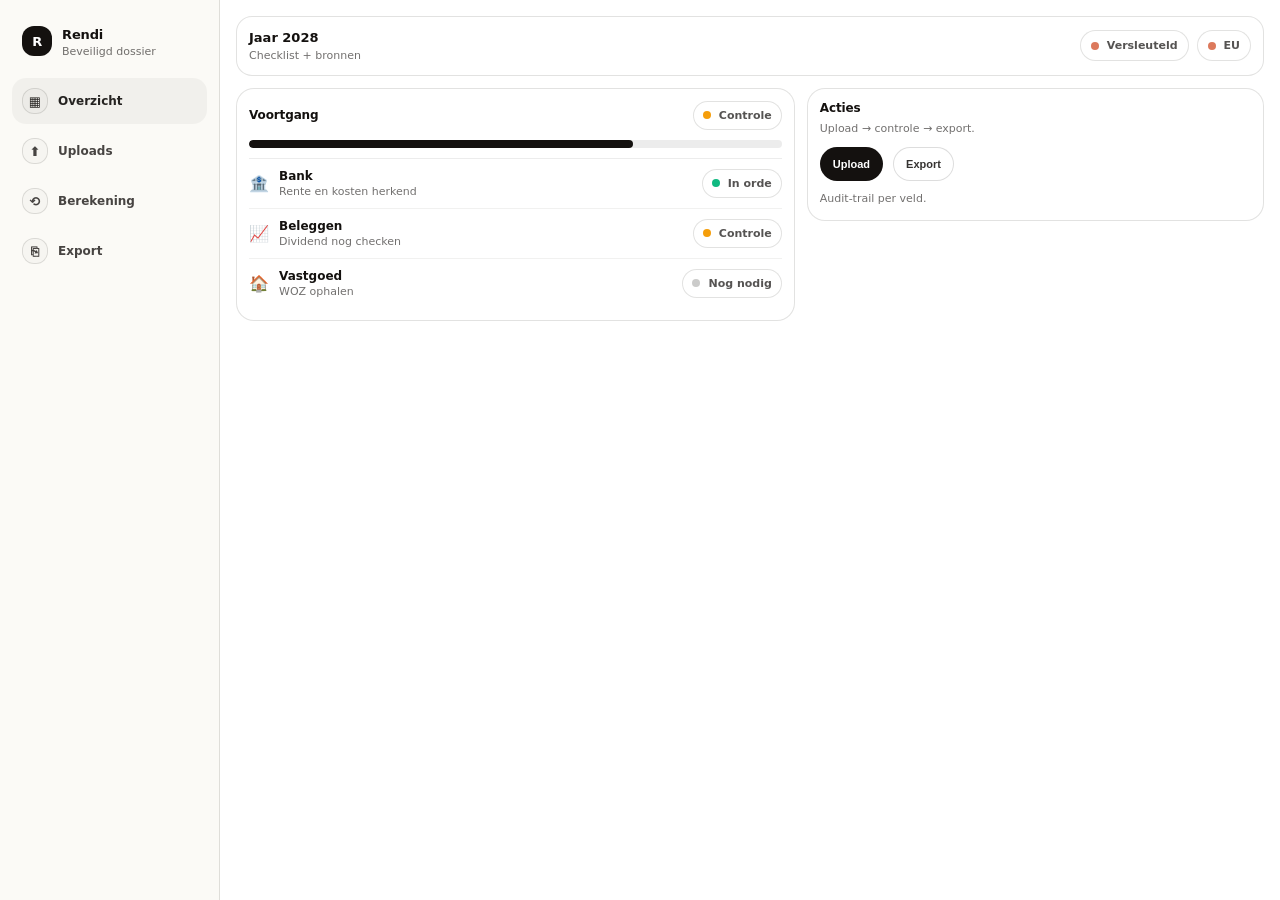
==== dashboard.html @ 502c33e2 "Add files via upload" ====
<!doctype html>
<html lang="nl">
<head>
  <meta charset="utf-8" />
  <meta name="viewport" content="width=device-width, initial-scale=1" />
  <title>Rendi — Dashboard (preview)</title>
  <style>
    :root{
      --bg:#ffffff;
      --side:#fbfaf6;
      --ink:#14110f;
      --muted: rgba(20,17,15,.60);
      --line: rgba(20,17,15,.12);
      --accent:#DC795C;
    }
    *{ box-sizing:border-box; }
    html,body{ height:100%; }
    body{
      margin:0;
      font-family: ui-sans-serif, system-ui, -apple-system, Segoe UI, Roboto, Helvetica, Arial;
      color: var(--ink);
      background: var(--bg);
    }
    .app{
      height:100%;
      display:grid;
      grid-template-columns: 220px 1fr;
    }
    .side{
      background: var(--side);
      border-right: 1px solid var(--line);
      padding: 14px 12px;
    }
    .brand{
      display:flex; align-items:center; gap:10px;
      padding: 10px 10px;
      border-radius: 14px;
    }
    .mark{
      width: 30px; height: 30px;
      border-radius: 12px;
      background: var(--ink);
      display:grid; place-items:center;
      color:#fff;
      font-weight: 900;
      letter-spacing: -.03em;
      font-size: 13px;
    }
    .brand strong{ font-size: 13px; letter-spacing:-.01em; }
    .brand span{ display:block; font-size: 11px; color: var(--muted); margin-top:2px; }
    .nav{ margin-top: 10px; display:grid; gap: 4px; }
    .nav a{
      display:flex; align-items:center; gap: 10px;
      padding: 10px 10px;
      border-radius: 14px;
      font-size: 12px;
      color: rgba(20,17,15,.78);
      font-weight: 650;
      text-decoration:none;
    }
    .nav a.active{
      background: rgba(20,17,15,.04);
      color: rgba(20,17,15,.92);
    }
    .nav .ico{
      width: 26px; height: 26px;
      border-radius: 12px;
      border: 1px solid rgba(20,17,15,.12);
      background: rgba(20,17,15,.02);
      display:grid; place-items:center;
      font-size: 13px;
    }

    .main{
      padding: 16px 16px;
    }
    .top{
      display:flex;
      align-items:center;
      justify-content:space-between;
      gap: 10px;
      padding: 10px 12px;
      border: 1px solid var(--line);
      border-radius: 16px;
      background: rgba(255,255,255,.92);
    }
    .top strong{ font-size: 13px; }
    .chip{
      display:inline-flex;
      align-items:center;
      gap: 8px;
      padding: 8px 10px;
      border-radius: 999px;
      border: 1px solid rgba(20,17,15,.12);
      background: rgba(255,255,255,.92);
      font-size: 11px;
      color: rgba(20,17,15,.72);
      font-weight: 700;
      white-space:nowrap;
    }
    .chip .dot{
      width: 8px; height: 8px;
      border-radius: 999px;
      background: var(--accent);
    }

    .grid{
      display:grid;
      grid-template-columns: 1.1fr .9fr;
      gap: 12px;
      margin-top: 12px;
      align-items:start;
    }
    .card{
      border: 1px solid var(--line);
      border-radius: 18px;
      background: rgba(255,255,255,.96);
      padding: 12px;
    }
    .h{
      display:flex;
      align-items:center;
      justify-content:space-between;
      gap: 10px;
    }
    .h h2{
      margin:0;
      font-size: 12px;
      letter-spacing:-.01em;
    }
    .muted{ color: var(--muted); font-size: 11px; line-height: 1.5; margin-top: 6px; }

    .barTrack{
      height: 8px;
      border-radius: 999px;
      background: rgba(20,17,15,.08);
      overflow:hidden;
      margin-top: 10px;
    }
    .bar{
      height:100%;
      width: 72%;
      border-radius: 999px;
      background: var(--ink);
    }

    .rows{ margin-top: 10px; border-top: 1px solid rgba(20,17,15,.08); }
    .row{
      display:flex;
      align-items:center;
      justify-content:space-between;
      gap: 10px;
      padding: 10px 0;
      border-bottom: 1px solid rgba(20,17,15,.06);
    }
    .left{
      display:flex;
      align-items:center;
      gap: 10px;
      min-width: 0;
    }
    .title{
      min-width:0;
    }
    .title strong{ display:block; font-size: 12px; }
    .title span{ display:block; font-size: 11px; color: var(--muted); margin-top: 2px; white-space: nowrap; overflow:hidden; text-overflow: ellipsis; max-width: 260px; }
    .pill{
      display:inline-flex;
      align-items:center;
      gap: 8px;
      padding: 7px 9px;
      border-radius: 999px;
      border: 1px solid rgba(20,17,15,.12);
      background: rgba(255,255,255,.96);
      font-size: 11px;
      font-weight: 700;
      color: rgba(20,17,15,.72);
      white-space:nowrap;
    }
    .pill .s{ width: 8px; height: 8px; border-radius:999px; background: rgba(20,17,15,.25); }
    .pill.ok .s{ background: rgba(16,185,129,1); }
    .pill.warn .s{ background: rgba(245,158,11,1); }
    .pill.todo .s{ background: rgba(20,17,15,.22); }

    .btn{
      display:inline-flex;
      align-items:center;
      justify-content:center;
      gap: 8px;
      padding: 10px 12px;
      border-radius: 999px;
      border: 1px solid transparent;
      background: var(--ink);
      color:#fff;
      font-weight: 800;
      font-size: 11px;
      cursor:pointer;
    }
    .btnGhost{
      background: rgba(255,255,255,.96);
      border-color: rgba(20,17,15,.14);
      color: rgba(20,17,15,.86);
    }

    @media (max-width: 860px){
      .app{ grid-template-columns: 200px 1fr; }
      .grid{ grid-template-columns: 1fr; }
      .title span{ max-width: 100%; }
    }
  </style>
</head>
<body>
  <div class="app" aria-label="Dashboard preview">
    <aside class="side" aria-label="Navigatie">
      <div class="brand">
        <div class="mark" aria-hidden="true">R</div>
        <div>
          <strong>Rendi</strong>
          <span>Beveiligd dossier</span>
        </div>
      </div>

      <nav class="nav" aria-label="Menu">
        <a class="active" href="#"><span class="ico" aria-hidden="true">▦</span> Overzicht</a>
        <a href="#"><span class="ico" aria-hidden="true">⬆︎</span> Uploads</a>
        <a href="#"><span class="ico" aria-hidden="true">⟲</span> Berekening</a>
        <a href="#"><span class="ico" aria-hidden="true">⎘</span> Export</a>
      </nav>
    </aside>

    <main class="main">
      <div class="top" aria-label="Balk">
        <div>
          <strong>Jaar 2028</strong>
          <div class="muted" style="margin-top:2px;">Checklist + bronnen</div>
        </div>
        <div style="display:flex; gap:8px; align-items:center;">
          <span class="chip"><span class="dot" aria-hidden="true"></span> Versleuteld</span>
          <span class="chip"><span class="dot" aria-hidden="true"></span> EU</span>
        </div>
      </div>

      <div class="grid" aria-label="Dashboard grid">
        <section class="card" aria-label="Voortgang">
          <div class="h">
            <h2>Voortgang</h2>
            <span class="pill warn"><span class="s" aria-hidden="true"></span> Controle</span>
          </div>
          <div class="barTrack" aria-hidden="true"><div class="bar"></div></div>

          <div class="rows" role="list" aria-label="Categorieën">
            <div class="row" role="listitem">
              <div class="left">
                <span class="ico" aria-hidden="true">🏦</span>
                <div class="title"><strong>Bank</strong><span>Rente en kosten herkend</span></div>
              </div>
              <span class="pill ok"><span class="s" aria-hidden="true"></span> In orde</span>
            </div>
            <div class="row" role="listitem">
              <div class="left">
                <span class="ico" aria-hidden="true">📈</span>
                <div class="title"><strong>Beleggen</strong><span>Dividend nog checken</span></div>
              </div>
              <span class="pill warn"><span class="s" aria-hidden="true"></span> Controle</span>
            </div>
            <div class="row" role="listitem" style="border-bottom:0;">
              <div class="left">
                <span class="ico" aria-hidden="true">🏠</span>
                <div class="title"><strong>Vastgoed</strong><span>WOZ ophalen</span></div>
              </div>
              <span class="pill todo"><span class="s" aria-hidden="true"></span> Nog nodig</span>
            </div>
          </div>
        </section>

        <section class="card" aria-label="Acties">
          <div class="h">
            <h2>Acties</h2>
          </div>
          <div class="muted">Upload → controle → export.</div>

          <div style="display:flex; gap:10px; flex-wrap:wrap; margin-top:10px;">
            <button class="btn" type="button">Upload</button>
            <button class="btn btnGhost" type="button">Export</button>
          </div>

          <div class="muted" style="margin-top:10px;">
            Audit‑trail per veld.
          </div>
        </section>
      </div>
    </main>
  </div>
</body>
</html>
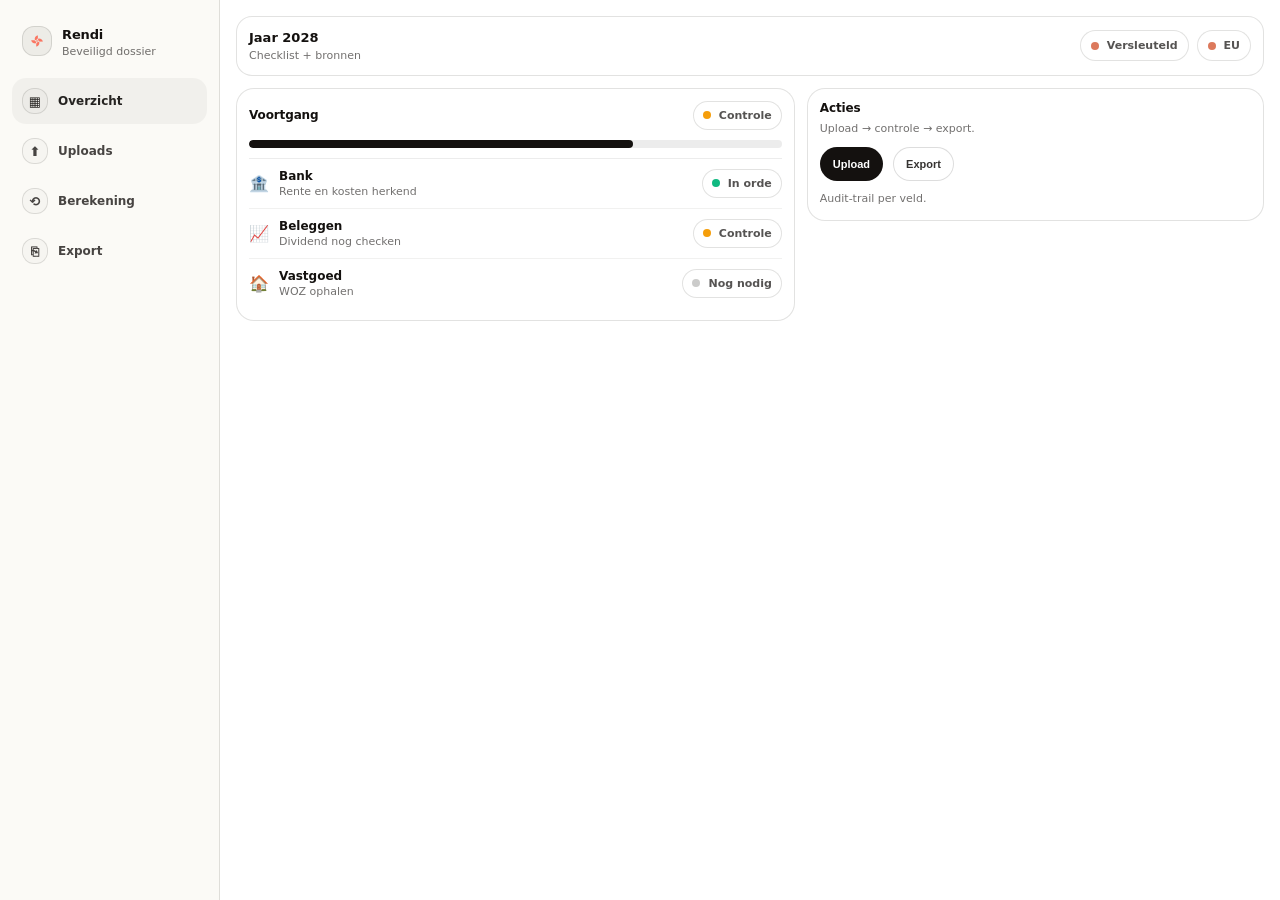
==== commit 944d2a5c: "Voeg logo- en faviconintegratie breed toe" ====
--- a/dashboard.html
+++ b/dashboard.html
@@ -4,6 +4,17 @@
   <meta charset="utf-8" />
   <meta name="viewport" content="width=device-width, initial-scale=1" />
   <title>Rendi — Dashboard (preview)</title>
+  <meta name="theme-color" content="#14110f" />
+  <meta name="msapplication-TileColor" content="#14110f" />
+  <meta property="og:image" content="assets/img/logo-1024.png" />
+  <meta property="og:image:alt" content="Rendi logo" />
+  <link rel="icon" href="assets/img/favicon.svg" type="image/svg+xml" />
+  <link rel="alternate icon" href="assets/img/favicon.ico" sizes="any" />
+  <link rel="icon" href="assets/img/favicon-32x32.png" sizes="32x32" type="image/png" />
+  <link rel="icon" href="assets/img/favicon-16x16.png" sizes="16x16" type="image/png" />
+  <link rel="apple-touch-icon" href="assets/img/apple-touch-icon.png" sizes="180x180" />
+  <link rel="mask-icon" href="assets/img/safari-pinned-tab.svg" color="#14110f" />
+  <link rel="manifest" href="assets/site.webmanifest" />
   <style>
     :root{
       --bg:#ffffff;
@@ -39,12 +50,16 @@
     .mark{
       width: 30px; height: 30px;
       border-radius: 12px;
-      background: var(--ink);
+      background: rgba(20,17,15,.06);
+      border: 1px solid rgba(20,17,15,.12);
       display:grid; place-items:center;
-      color:#fff;
-      font-weight: 900;
-      letter-spacing: -.03em;
-      font-size: 13px;
+      overflow: hidden;
+    }
+    .mark img{
+      width: 16px;
+      height: 16px;
+      object-fit: contain;
+      opacity: .92;
     }
     .brand strong{ font-size: 13px; letter-spacing:-.01em; }
     .brand span{ display:block; font-size: 11px; color: var(--muted); margin-top:2px; }
@@ -213,7 +228,7 @@
   <div class="app" aria-label="Dashboard preview">
     <aside class="side" aria-label="Navigatie">
       <div class="brand">
-        <div class="mark" aria-hidden="true">R</div>
+        <div class="mark" aria-hidden="true"><img src="assets/img/logo.png" alt="" /></div>
         <div>
           <strong>Rendi</strong>
           <span>Beveiligd dossier</span>
